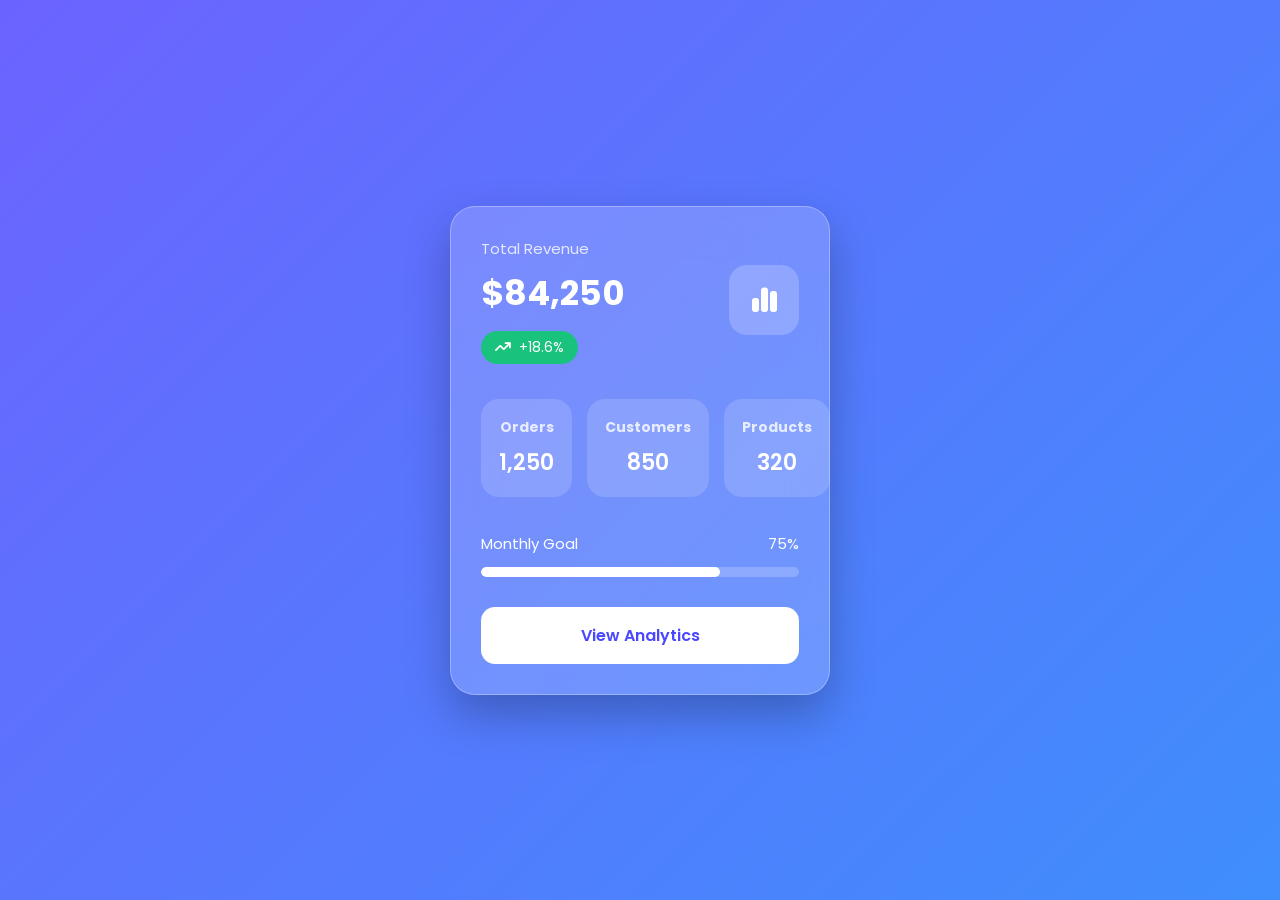
==== index.html @ a9fdf867 "first commit: card design project" ====
<!DOCTYPE html>
<html lang="en">
<head>
    <meta charset="UTF-8">
    <meta name="viewport" content="width=device-width, initial-scale=1.0">
    <title>modern dashboard card</title>

      <!-- Google Font -->
<link href="https://fonts.googleapis.com/css2?family=Poppins:wght@300;400;500;600;700&display=swap" rel="stylesheet">

  <!-- Font Awesome -->
   <link rel="stylesheet"href="https://cdnjs.cloudflare.com/ajax/libs/font-awesome/6.5.2/css/all.min.css">

    <link rel="stylesheet" href="style.css">

</head>
<body>
      <div class="container">

        <div class="card">

            <div class="top">
                <div>
                    <p class="title">Total Revenue</p>
                    <h1>$84,250</h1>
                    <span class="growth">
                                           <i class="fa-solid fa-arrow-trend-up"></i>
                    +18.6%

                    </span>
                </div>

                <div class="icon">
                    <i class="fa-solid fa-chart-simple"></i>
                </div>

            </div>

            <div class="stats">

                <div class="box">
                    <h3>Orders</h3>
                    <p>1,250</p>
                </div>

                <div class="box">
                    <h3>Customers</h3>
                    <p>850</p>
                </div>
                <div class="box">
                    <h3>Products</h3>
                    <p>320</p>
                </div>


            </div>

            <div class="progress-area">

            <div class="progress-text">
            
                <span>Monthly Goal</span>
                <span>75%</span>
            </div>

            <div class="progress">
                <div class="progress-fill"></div>
            </div>

        </div>

        <button>
            View Analytics
        </button>

    </div>

</div>

</body>
</html>
---- style.css ----
*{
    margin:0;
    padding:0;
    box-sizing:border-box;
    font-family:'Poppins',sans-serif;
}

body{

    background:linear-gradient(135deg,#6C63FF,#3F8EFC);

    display:flex;
    justify-content:center;
    align-items:center;
    min-height:100vh;

}

.container{

    width:100%;
    display:flex;
    justify-content:center;
    padding:20px;

}

.card{

    width:380px;
    background:rgba(255,255,255,.18);
    backdrop-filter:blur(20px);

    border:1px solid rgba(255,255,255,.3);

    border-radius:25px;

    padding:30px;

    color:white;

    box-shadow:
    0 20px 45px rgba(0,0,0,.25);

}

.top{

    display:flex;
    justify-content:space-between;
    align-items:center;

}

.title{

    opacity:.8;
    margin-bottom:8px;
    font-size:15px;

}

h1{

    font-size:34px;
    margin-bottom:12px;

}

.growth{

    background:#19c37d;
    padding:6px 14px;
    border-radius:30px;
    font-size:14px;
    display:inline-flex;
    align-items:center;
    gap:8px;

}

.icon{

    width:70px;
    height:70px;

    border-radius:18px;

    background:rgba(255,255,255,.2);

    display:flex;
    justify-content:center;
    align-items:center;

    font-size:28px;

}

.stats{

    display:grid;
    grid-template-columns:repeat(3,1fr);
    gap:15px;

    margin:35px 0;

}

.box{

    background:rgba(255,255,255,.15);

    border-radius:18px;

    padding:18px;

    text-align:center;

}

.box h3{

    font-size:14px;
    opacity:.8;
    margin-bottom:8px;

}

.box p{

    font-size:22px;
    font-weight:600;

}

.progress-text{

    display:flex;
    justify-content:space-between;
    margin-bottom:12px;
    font-size:15px;

}

.progress{

    width:100%;
    height:10px;

    background:rgba(255,255,255,.2);

    border-radius:30px;

    overflow:hidden;

}

.progress-fill{

    width:75%;
    height:100%;

    background:white;

    border-radius:30px;

}

button{

    width:100%;
    margin-top:30px;

    border:none;

    background:white;

    color:#4A47FF;

    padding:16px;

    font-size:16px;

    border-radius:14px;

    cursor:pointer;

    font-weight:600;

    transition:.3s;

}

button:hover{

    transform:translateY(-4px);

}

@media(max-width:450px){

.card{

    width:100%;

}

.stats{

    grid-template-columns:1fr;

}

}
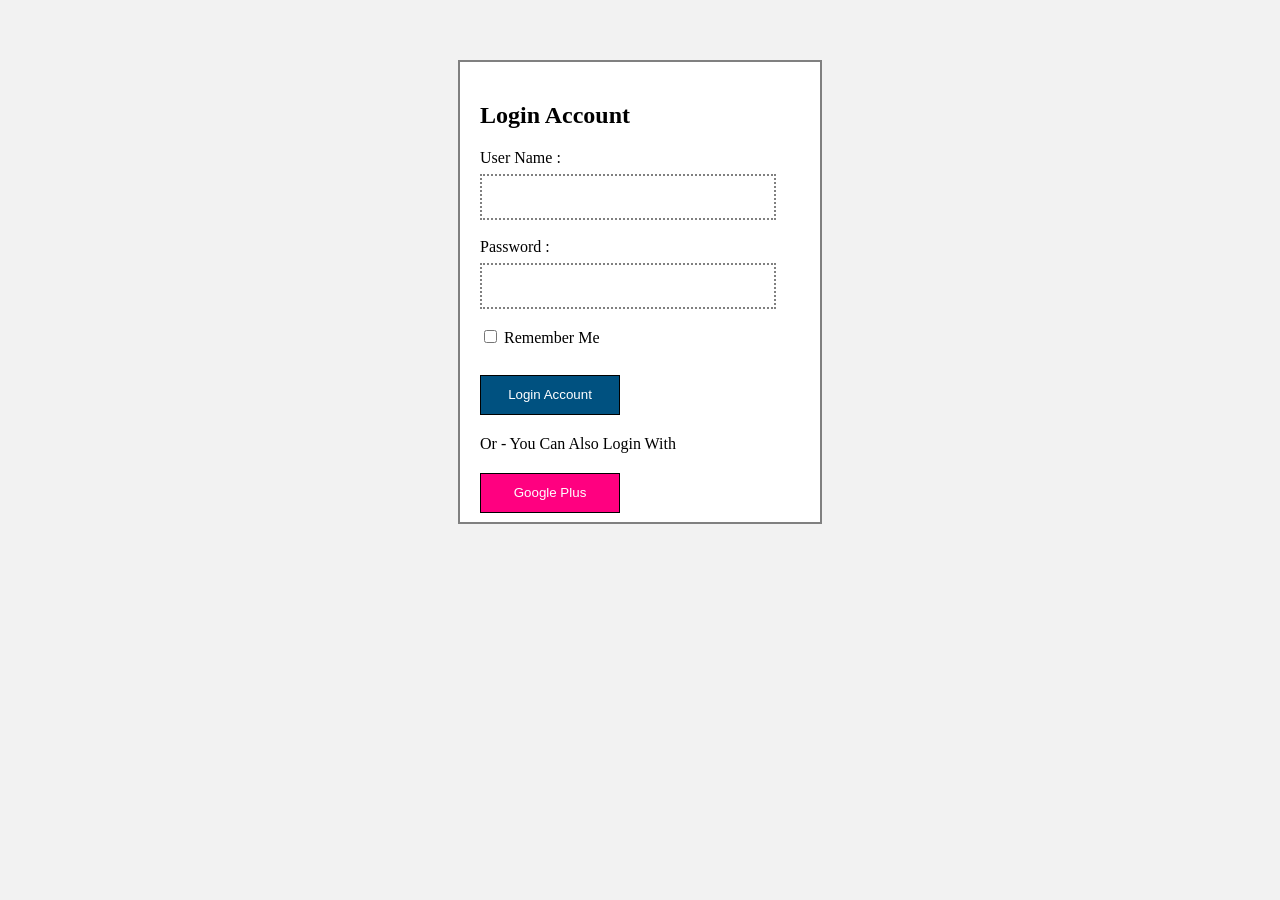
==== commit d7a0ec31: "first commit" ====
--- a/index.html
+++ b/index.html
@@ -1,84 +1,35 @@
 <!DOCTYPE html>
-<html lang="en">
+<html>
 <head>
-    <meta charset="UTF-8">
-    <meta name="viewport" content="width=device-width, initial-scale=1.0">
-    <title>modern dashboard card</title>
-
-      <!-- Google Font -->
-<link href="https://fonts.googleapis.com/css2?family=Poppins:wght@300;400;500;600;700&display=swap" rel="stylesheet">
-
-  <!-- Font Awesome -->
-   <link rel="stylesheet"href="https://cdnjs.cloudflare.com/ajax/libs/font-awesome/6.5.2/css/all.min.css">
-
+    <title>Login Card</title>
     <link rel="stylesheet" href="style.css">
-
 </head>
 <body>
-      <div class="container">
 
-        <div class="card">
+<div class="card">
 
-            <div class="top">
-                <div>
-                    <p class="title">Total Revenue</p>
-                    <h1>$84,250</h1>
-                    <span class="growth">
-                                           <i class="fa-solid fa-arrow-trend-up"></i>
-                    +18.6%
+    <h2>Login Account</h2>
 
-                    </span>
-                </div>
+    <label>User Name :</label>
+    <input type="text">
+     <br>
+<br>
+    <label>Password :</label><br>
+    <input type="password">
+    <br>
+    <br>
 
-                <div class="icon">
-                    <i class="fa-solid fa-chart-simple"></i>
-                </div>
+    <input type="checkbox"> Remember Me
+    <br><br>
 
-            </div>
+    <button>Login Account</button>
 
-            <div class="stats">
-
-                <div class="box">
-                    <h3>Orders</h3>
-                    <p>1,250</p>
-                </div>
-
-                <div class="box">
-                    <h3>Customers</h3>
-                    <p>850</p>
-                </div>
-                <div class="box">
-                    <h3>Products</h3>
-                    <p>320</p>
-                </div>
+    <p>Or - You Can Also Login With</p>
 
 
-            </div>
-
-            <div class="progress-area">
-
-            <div class="progress-text">
-            
-                <span>Monthly Goal</span>
-                <span>75%</span>
-            </div>
-
-            <div class="progress">
-                <div class="progress-fill"></div>
-            </div>
-
-        </div>
-
-        <button>
-            View Analytics
-        </button>
-
-    </div>
+    <button class="google">Google Plus</button>
 
 </div>
 
 </body>
-</html>
-
-
-            +</html>
--- a/style.css
+++ b/style.css
@@ -1,214 +1,58 @@
-*{
-    margin:0;
-    padding:0;
-    box-sizing:border-box;
-    font-family:'Poppins',sans-serif;
-}
-
 body{
-
-    background:linear-gradient(135deg,#6C63FF,#3F8EFC);
-
-    display:flex;
-    justify-content:center;
-    align-items:center;
-    min-height:100vh;
-
-}
-
-.container{
-
-    width:100%;
-    display:flex;
-    justify-content:center;
-    padding:20px;
-
+    background-color:#f2f2f2;
 }
 
 .card{
+    width:320px;
+    height:420px;
+    background-color:rgb(255, 255, 255);
 
-    width:380px;
-    background:rgba(255,255,255,.18);
-    backdrop-filter:blur(20px);
+    border:2px solid rgb(128, 128, 128);
 
-    border:1px solid rgba(255,255,255,.3);
+    margin:60px auto;
 
-    border-radius:25px;
-
-    padding:30px;
-
-    color:white;
-
-    box-shadow:
-    0 20px 45px rgba(0,0,0,.25);
-
+    padding:20px;
 }
 
-.top{
-
-    display:flex;
-    justify-content:space-between;
-    align-items:center;
-
+h2{
+    margin-bottom:20px;
 }
 
-.title{
+input[type=text],
+input[type=password]{
 
-    opacity:.8;
-    margin-bottom:8px;
-    font-size:15px;
+    width:280px;
+    height:30px;
 
-}
+    border:2px dotted gray;
 
-h1{
+    padding:6px;
 
-    font-size:34px;
-    margin-bottom:12px;
-
-}
-
-.growth{
-
-    background:#19c37d;
-    padding:6px 14px;
-    border-radius:30px;
-    font-size:14px;
-    display:inline-flex;
-    align-items:center;
-    gap:8px;
-
-}
-
-.icon{
-
-    width:70px;
-    height:70px;
-
-    border-radius:18px;
-
-    background:rgba(255,255,255,.2);
-
-    display:flex;
-    justify-content:center;
-    align-items:center;
-
-    font-size:28px;
-
-}
-
-.stats{
-
-    display:grid;
-    grid-template-columns:repeat(3,1fr);
-    gap:15px;
-
-    margin:35px 0;
-
-}
-
-.box{
-
-    background:rgba(255,255,255,.15);
-
-    border-radius:18px;
-
-    padding:18px;
-
-    text-align:center;
-
-}
-
-.box h3{
-
-    font-size:14px;
-    opacity:.8;
-    margin-bottom:8px;
-
-}
-
-.box p{
-
-    font-size:22px;
-    font-weight:600;
-
-}
-
-.progress-text{
-
-    display:flex;
-    justify-content:space-between;
-    margin-bottom:12px;
-    font-size:15px;
-
-}
-
-.progress{
-
-    width:100%;
-    height:10px;
-
-    background:rgba(255,255,255,.2);
-
-    border-radius:30px;
-
-    overflow:hidden;
-
-}
-
-.progress-fill{
-
-    width:75%;
-    height:100%;
-
-    background:white;
-
-    border-radius:30px;
-
+    margin-top:7px;
 }
 
 button{
 
-    width:100%;
-    margin-top:30px;
+    width:140px;
+    height:40px;
 
-    border:none;
+    border:1px solid rgb(0, 0, 0);
 
-    background:white;
+    margin-top:10px;
 
-    color:#4A47FF;
+    padding:6px;
 
-    padding:16px;
+    background-color:rgb(0, 81, 128);
 
-    font-size:16px;
-
-    border-radius:14px;
-
-    cursor:pointer;
-
-    font-weight:600;
-
-    transition:.3s;
-
+    color:white;
 }
 
-button:hover{
 
-    transform:translateY(-4px);
-
+.google{
+    background-color:rgb(255, 0, 128);
 }
 
-@media(max-width:450px){
-
-.card{
-
-    width:100%;
-
-}
-
-.stats{
-
-    grid-template-columns:1fr;
-
-}
-
+p{
+    margin-top:20px;
+    margin-bottom:10px;
 }
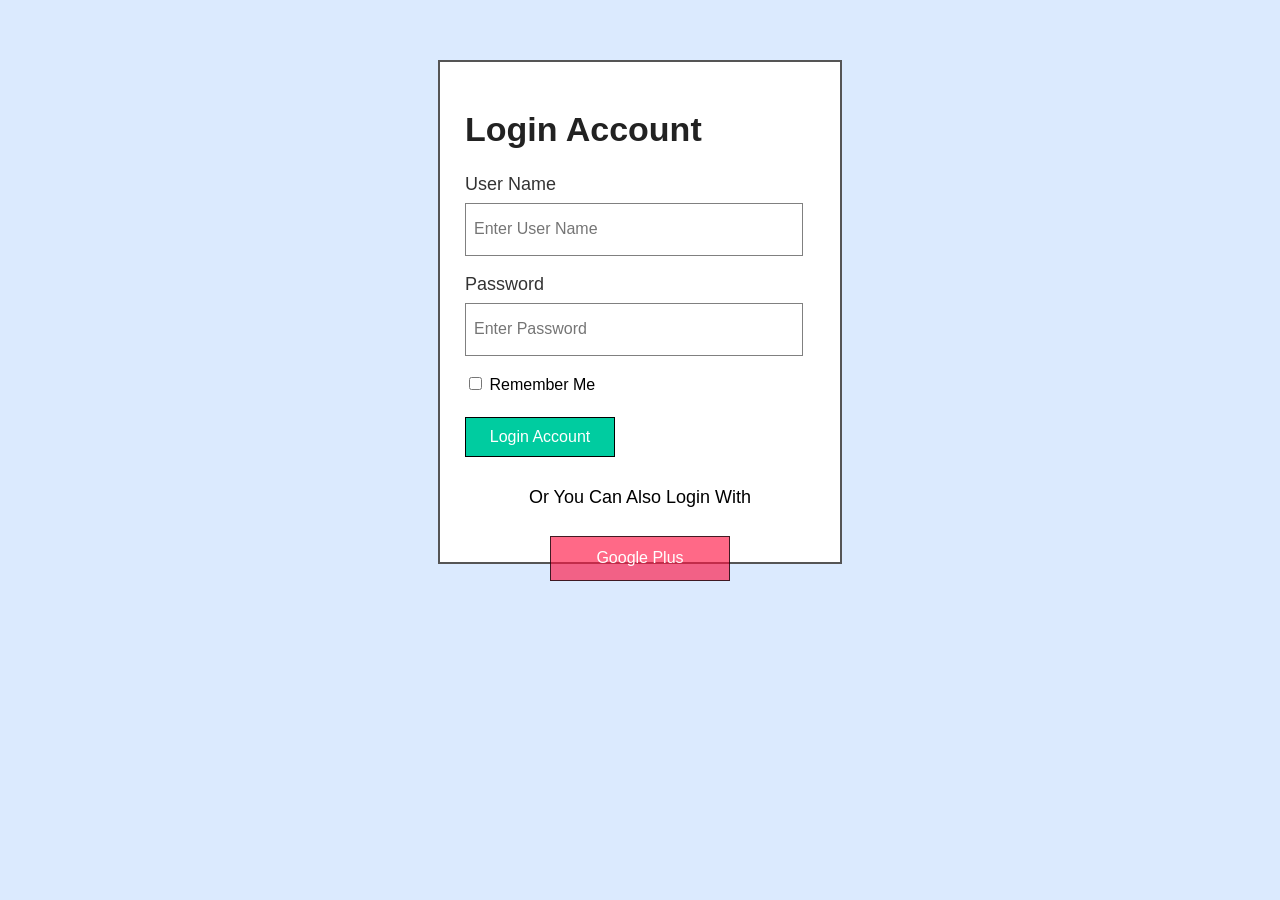
==== commit 071d4e3d: "Update and rename home.html to index.html" ====
--- a/index.html
+++ b/index.html
@@ -1,35 +1,45 @@
 <!DOCTYPE html>
-<html>
+<html lang="en">
 <head>
+    <meta charset="UTF-8">
+    <meta name="viewport" content="width=device-width, initial-scale=1.0">
     <title>Login Card</title>
-    <link rel="stylesheet" href="style.css">
+
+    <link rel="stylesheet" href="style2.css">
 </head>
 <body>
 
 <div class="card">
 
-    <h2>Login Account</h2>
+    <h1>Login Account</h1>
 
-    <label>User Name :</label>
-    <input type="text">
-     <br>
-<br>
-    <label>Password :</label><br>
-    <input type="password">
-    <br>
-    <br>
+    <label>User Name</label><br>
+
+    <input type="text" placeholder="Enter User Name">
+
+    <br><br>
+
+    <label>Password</label><br>
+
+    <input type="password" placeholder="Enter Password">
+
+    <br><br>
 
     <input type="checkbox"> Remember Me
+
     <br><br>
 
-    <button>Login Account</button>
+    <button class="login-btn">
+        Login Account
+    </button>
 
-    <p>Or - You Can Also Login With</p>
+    <p>Or You Can Also Login With</p>
 
-
-    <button class="google">Google Plus</button>
+    <button class="google-btn">
+        Google Plus
+    </button>
 
 </div>
 
 </body>
-</html>+</html>
--- a/style2.css
+++ b/style2.css
@@ -0,0 +1,141 @@
+/* Whole Page */
+
+body{
+
+    background-color:#dbeafe;
+
+    font-family:Arial, Helvetica, sans-serif;
+
+}
+
+
+/* Card */
+
+.card{
+
+    width:350px;
+
+    height:450px;
+
+    background-color:white;
+
+    border:2px solid #555;
+
+    margin:60px auto;
+
+    padding:25px;
+
+}
+
+
+/* Heading */
+
+h1{
+
+    font-size:34px;
+
+    color:#222;
+
+    margin-bottom:25px;
+
+}
+
+
+/* Labels */
+
+label{
+
+    font-size:18px;
+
+    color:#333;
+
+}
+
+
+/* Textbox */
+
+input[type="text"],
+input[type="password"]{
+
+    width:320px;
+
+    height:35px;
+
+    margin-top:8px;
+
+    padding:8px;
+
+    border:1px solid gray;
+
+    font-size:16px;
+
+}
+
+
+/* Remove Border When Active */
+
+input[type="text"]:focus,
+input[type="password"]:focus{
+
+    outline:none;
+
+    border:none;
+
+}
+
+
+/* Login Button */
+
+.login-btn{
+
+    width:150px;
+
+    height:40px;
+
+    background-color:#00cca0;
+
+    color:white;
+
+    border:1px solid black;
+
+    font-size:16px;
+
+    margin-top:5px;
+
+}
+
+
+/* Paragraph */
+
+p{
+
+    font-size:18px;
+
+    text-align:center;
+
+    margin-top:30px;
+
+}
+
+
+/* Google Button */
+
+.google-btn{
+
+    width:180px;
+
+    height:45px;
+
+    background-color:#ff1745a4;
+
+    color:white;
+
+    border:1px solid rgba(0, 0, 0, 0.74);
+
+    font-size:16px;
+
+    margin-left:85px;
+
+    margin-top:10px;
+
+}
